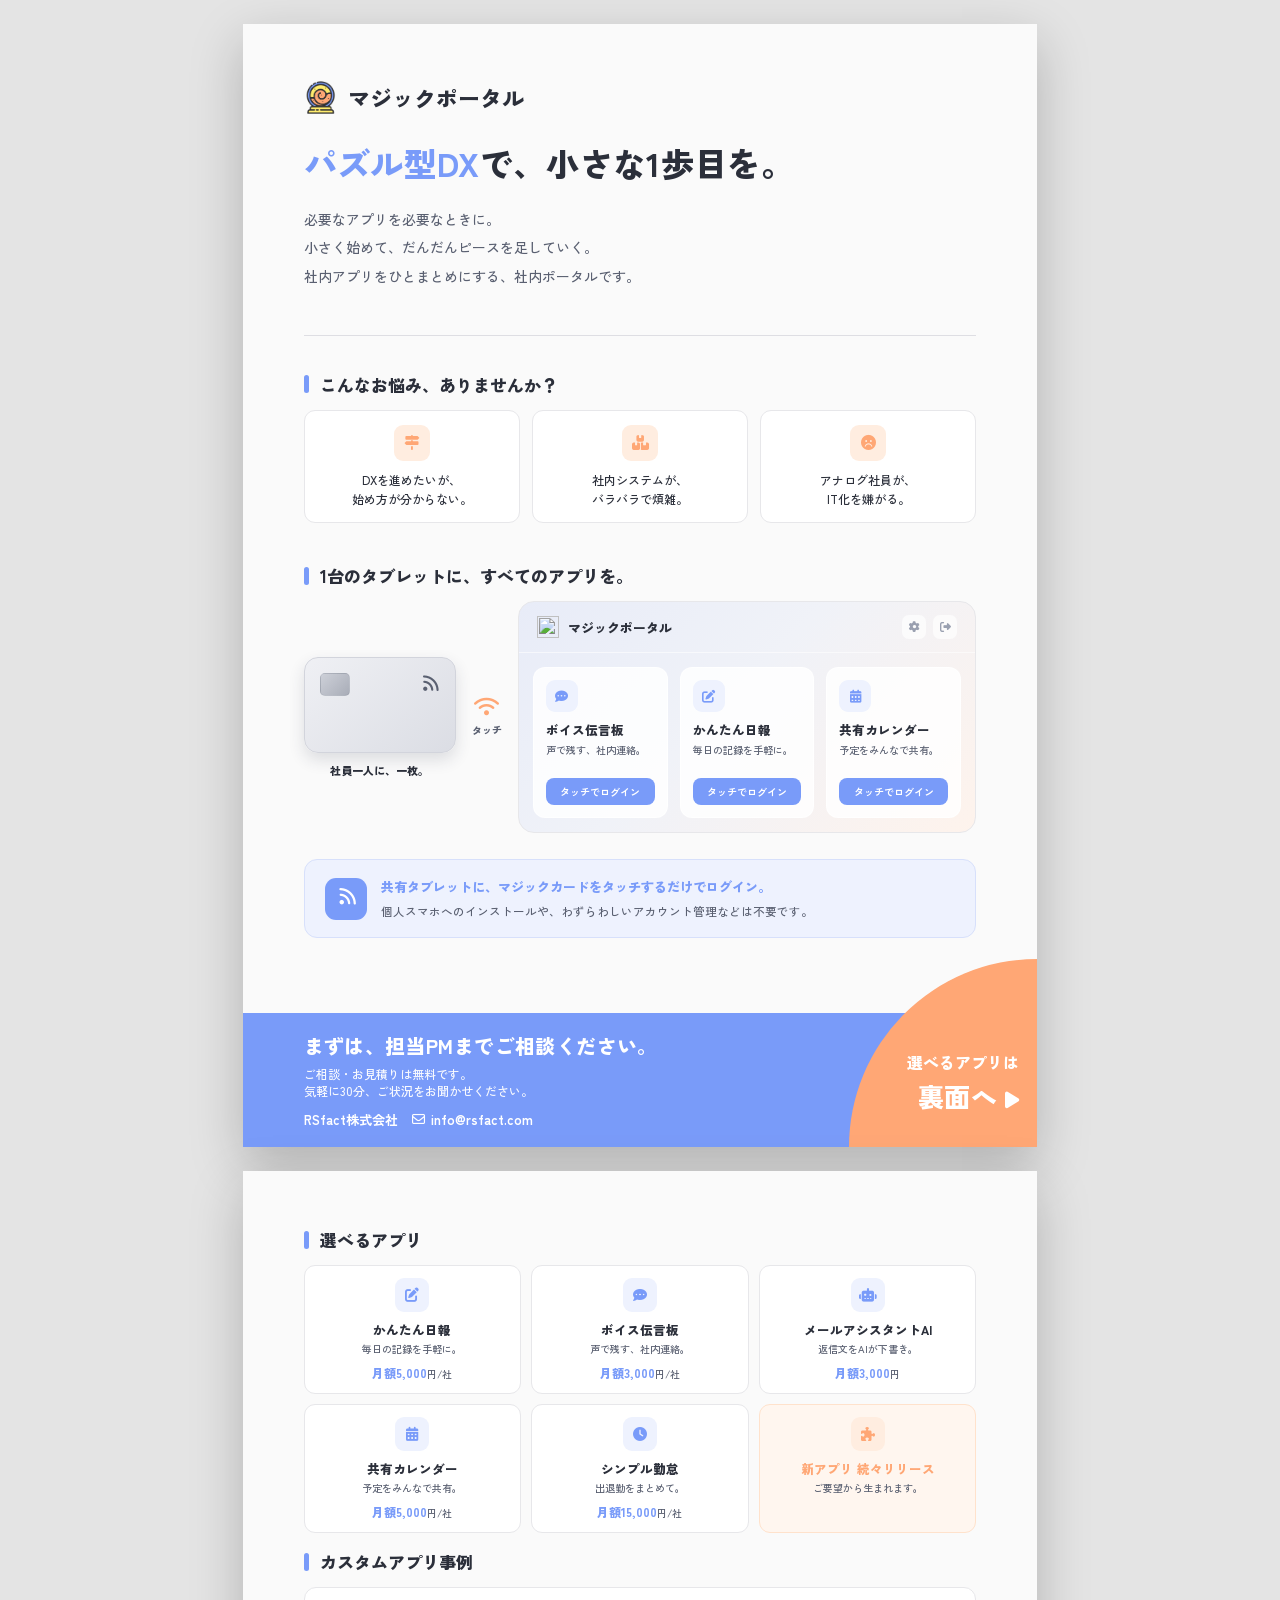
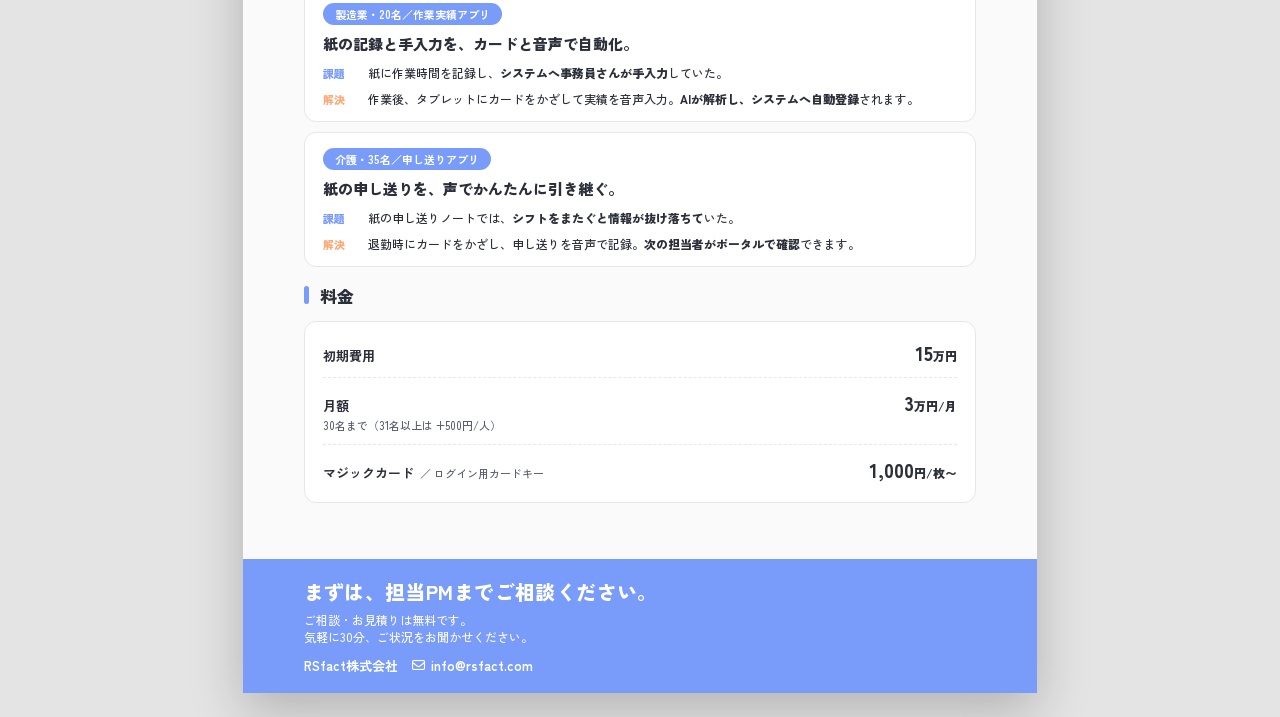
==== sales/flyer/index.html @ 4292cc04 "feat: チラシ" ====
<!DOCTYPE html>
<!--
# チラシ制作ガイドライン v1.0.0

## 姿勢
* 指示にないものを足さない。指示されたものを引かない。迷ったら、短く返して確認する。
* 指示にない要素やコピーを追加しない。
* 不確実な箇所、補完した箇所、削った箇所は明示する。

## 言葉
* 指定がなければ、日本語のみで組む。FEATURE、ABOUT、、PRICINGのような英文小見出しを勝手に添えない。意味がなく、可読性を落とす工夫は、害悪である。
* 助詞・副詞の余計な追加と重複をしない。

## デザイン
* プロのデザイナーが手がけた印象を目指す。信頼性は高く、無駄はない。
* 余白を広く、階層は書体のサイズと太さで作る。
* カードの上辺カラーバー、グロー、装飾的シャドウ、汎用的グラデーション、英文の飾り見出しなど、AI が手癖で出しがちな表現を避ける。
* 印刷物として違和感のない仕上げにする（背景色は print-color-adjust: exact）。
* キャラクター・人物イラストは原則使わない。

## 出力
* A4 両面、1 つの HTML に 1~2 枚の sheet を入れて印刷前提で組む。

## バージョン管理
* チラシのタイトルは「名称_vX.X.X」の形式で Semantic Versioning に従う。構成変更で major、内容追加・変更で minor、文言や微調整で patch を上げる。
* このガイドライン自体も Semantic Versioning で管理し、同じ bump ルールに従う。
* ガイドライン自体のバージョンと、チラシ本体のバージョンは無関係である。
-->
<html lang="ja">
<head>
<meta charset="UTF-8">
<meta name="viewport" content="width=device-width, initial-scale=1.0">
<title>マジックポータル_チラシ_v1.0.0</title>
<link rel="stylesheet" href="https://cdnjs.cloudflare.com/ajax/libs/font-awesome/6.5.2/css/all.min.css">
<link rel="preconnect" href="https://fonts.googleapis.com">
<link rel="preconnect" href="https://fonts.gstatic.com" crossorigin>
<link href="https://fonts.googleapis.com/css2?family=Zen+Kaku+Gothic+New:wght@400;500;700;900&display=swap" rel="stylesheet">
<style>
  :root{
    --color-primary:#799BF9;
    --color-accent:#FFA775;
    --bg:#FAFAFA;
    --ink:#2B2F3A;
    --ink-soft:#5A6071;
    --line:#E7E7EA;
  }
  *{margin:0;padding:0;box-sizing:border-box;}
  html,body{background:#E4E4E4;}
  @page{ size:A4; margin:0; }
  body{
    font-family:"Zen Kaku Gothic New",sans-serif;color:var(--ink);font-weight:500;
    display:flex;flex-direction:column;align-items:center;gap:24px;
    padding:24px;-webkit-font-smoothing:antialiased;
    -webkit-print-color-adjust:exact;print-color-adjust:exact;
  }
  .sheet{
    position:relative;width:210mm;height:297mm;background:var(--bg);
    overflow:hidden;box-shadow:0 18px 50px rgba(0,0,0,.22);
    padding:14mm 16mm 0;display:flex;flex-direction:column;
  }

  .sec-h{font-size:17px;font-weight:900;margin-bottom:13px;display:flex;align-items:center;gap:11px;}
  .sec-h::before{content:"";width:5px;height:18px;border-radius:3px;background:var(--color-primary);}

  /* ===== hero ===== */
  .hero{margin-top:4px;}
  .title-row{display:flex;align-items:center;gap:11px;}
  .title-row .logo{height:33px;width:auto;object-fit:contain;flex-shrink:0;display:block;}
  .title-row h1{font-size:22px;font-weight:900;line-height:1;}
  .catch{margin-top:26px;}
  .catch .copy{font-size:33px;font-weight:900;line-height:1.42;letter-spacing:.01em;}
  .catch .copy .hl{color:var(--color-primary);}
  .catch .lead{margin-top:18px;font-size:14px;color:var(--ink-soft);font-weight:500;line-height:2.05;}

  .divider{height:1px;background:#DEDEE3;margin:44px 0 36px;}

  /* ===== worries ===== */
  .worries{margin-top:0;}
  .grid3{display:grid;grid-template-columns:repeat(3,1fr);gap:12px;}
  .worry{background:#fff;border:1px solid var(--line);border-radius:11px;padding:14px;text-align:center;}
  .worry .ic{width:36px;height:36px;border-radius:9px;display:grid;place-items:center;margin:0 auto 9px;
    background:#FFEDE0;color:var(--color-accent);font-size:15px;}
  .worry p{font-size:12px;line-height:1.6;font-weight:500;}

  /* ===== mock (実画面イメージ) ===== */
  .mock-wrap{margin-top:40px;}
  .mock-row{display:flex;align-items:center;gap:16px;}
  .keycard{flex-shrink:0;width:152px;}
  .card-face{aspect-ratio:1.586;border-radius:14px;padding:15px;color:var(--ink-soft);
    background:linear-gradient(140deg,#EFF0F4 0%,#DBDDE4 100%);border:1px solid #D2D4DC;
    display:flex;flex-direction:column;justify-content:space-between;
    box-shadow:0 7px 16px rgba(45,51,72,.14);}
  .card-face .cf-top{display:flex;align-items:center;justify-content:space-between;}
  .card-face .chip{width:30px;height:23px;border-radius:5px;
    background:linear-gradient(135deg,#CDD0D8,#A9ADB8);border:1px solid rgba(45,51,72,.08);}
  .card-face .cf-top i{font-size:17px;transform:rotate(45deg);}
  .card-face .cf-bot{display:flex;align-items:flex-end;}
  .card-face .cf-bot img{height:25px;width:auto;object-fit:contain;}
  .keycard .kc-cap{text-align:center;font-size:11px;font-weight:900;margin-top:9px;}
  .touch{flex-shrink:0;display:flex;flex-direction:column;align-items:center;gap:5px;
    color:var(--color-accent);}
  .touch i{font-size:20px;}
  .touch span{font-size:10px;font-weight:900;color:var(--ink-soft);}
  .mock{flex:1;border:1px solid var(--line);border-radius:16px;overflow:hidden;
    background:linear-gradient(135deg,#E8ECF8 0%,#F0F2F8 45%,#FEF3EC 100%);}
  .mock-bar{display:flex;align-items:center;justify-content:space-between;
    padding:13px 18px;border-bottom:1px solid rgba(255,255,255,.6);}
  .mock-bar .brand{display:flex;align-items:center;gap:9px;font-size:13px;font-weight:900;}
  .mock-bar .brand img{width:22px;height:22px;object-fit:contain;}
  .mock-bar .acts{display:flex;gap:7px;color:#9AA0B0;font-size:11px;}
  .mock-bar .acts span{width:24px;height:24px;border-radius:7px;background:rgba(255,255,255,.7);
    display:grid;place-items:center;}
  .mock-grid{display:grid;grid-template-columns:repeat(3,1fr);gap:12px;padding:14px;}
  .mcard{background:rgba(255,255,255,.82);border:1px solid rgba(255,255,255,.7);
    border-radius:12px;padding:12px;display:flex;flex-direction:column;}
  .mcard .ico{width:32px;height:32px;border-radius:9px;display:grid;place-items:center;
    background:#EEF2FE;color:var(--color-primary);font-size:13px;margin-bottom:8px;}
  .mcard .nm{font-size:12.5px;font-weight:900;}
  .mcard .ds{font-size:10px;color:var(--ink-soft);line-height:1.5;margin-top:3px;min-height:26px;}
  .mcard .go{margin-top:10px;text-align:center;font-size:10px;font-weight:700;color:#fff;
    background:var(--color-primary);border-radius:8px;padding:6px 0;white-space:nowrap;}
  .mock-note{margin-top:26px;display:flex;align-items:center;gap:14px;
    background:#EEF2FE;border:1px solid #D7E0FB;border-radius:13px;padding:16px 20px;}
  .mock-note .ic{width:42px;height:42px;border-radius:11px;flex-shrink:0;display:grid;place-items:center;
    background:var(--color-primary);color:#fff;font-size:18px;}
  .mock-note .ic i{transform:rotate(45deg);}
  .mock-note p{font-size:13px;line-height:1.75;font-weight:700;}
  .mock-note p .hl{color:var(--color-primary);font-weight:900;}
  .mock-note p small{display:block;font-size:11.5px;color:var(--ink-soft);font-weight:500;margin-top:2px;}

  /* CTA footer */
  .cta{margin-top:auto;margin-left:-16mm;margin-right:-16mm;
    background:var(--color-primary);color:#fff;padding:18px 16mm;}
  .cta h4{font-size:20px;font-weight:900;letter-spacing:.02em;}
  .cta .lead-p{font-size:12px;margin-top:5px;opacity:.95;}
  .cta .contact{font-size:13px;font-weight:700;margin-top:11px;display:flex;align-items:center;}
  .cta .contact i{margin:0 6px 0 14px;font-weight:400;}

  /* quarter-circle 裏面誘導 */
  .flip{position:absolute;right:0;bottom:0;width:188px;height:188px;
    background:var(--color-accent);border-top-left-radius:100%;}
  .flip .inner{position:absolute;right:18px;bottom:34px;text-align:right;color:#fff;}
  .flip .inner .l1,.flip .inner .l2{display:block;white-space:nowrap;font-weight:900;}
  .flip .inner .l1{font-size:16px;line-height:1.4;}
  .flip .inner .l2{line-height:1.3;margin-top:5px;}
  .flip .inner .big{font-size:26px;letter-spacing:.01em;}
  .flip .inner .l2 i{margin-left:8px;font-size:19px;}

  /* ===== back: official apps ===== */
  .off-grid{display:grid;grid-template-columns:repeat(3,1fr);gap:10px;margin-top:6px;}
  .oapp{background:#fff;border:1px solid var(--line);border-radius:11px;padding:12px;text-align:center;}
  .oapp .ic{width:34px;height:34px;border-radius:9px;display:grid;place-items:center;margin:0 auto 8px;
    background:#EEF2FE;color:var(--color-primary);font-size:14px;}
  .oapp .nm{font-size:12.5px;font-weight:900;}
  .oapp .ds{font-size:10px;color:var(--ink-soft);margin-top:3px;line-height:1.4;}
  .oapp .pr{margin-top:8px;font-size:12px;font-weight:900;color:var(--color-primary);}
  .oapp .pr small{font-weight:500;color:var(--ink-soft);font-size:10px;}
  .oapp.soon{background:#F4F4F6;border-style:dashed;}
  .oapp.soon .ic{background:#E7E7EA;color:#A9ADB8;}
  .oapp.soon .nm,.oapp.soon .ds{color:#A9ADB8;}
  .oapp.more{background:#FFF6EF;border-color:#FFE2CC;}
  .oapp.more .ic{background:#FFEDE0;color:var(--color-accent);}
  .oapp.more .nm{color:var(--color-accent);}

  /* back: custom cases */
  .cases{display:flex;flex-direction:column;gap:10px;margin-top:6px;}
  .case{background:#fff;border:1px solid var(--line);border-radius:12px;padding:12px 18px;}
  .case .chip{display:inline-block;font-size:11px;font-weight:700;color:#fff;background:var(--color-primary);
    padding:3px 12px;border-radius:20px;margin-bottom:8px;}
  .case h3{font-size:15px;font-weight:900;margin-bottom:9px;}
  .case .row{display:flex;gap:11px;margin-bottom:6px;}
  .case .row:last-child{margin-bottom:0;}
  .case .row .t{flex-shrink:0;width:34px;font-size:11px;font-weight:900;color:var(--color-primary);padding-top:2px;}
  .case .row.eff .t{color:var(--color-accent);}
  .case .row p{font-size:12px;line-height:1.65;color:var(--ink);}
  .case .row p b{font-weight:900;}

  /* price */
  .sim{background:#fff;border:1px solid var(--line);border-radius:12px;padding:6px 18px 8px;margin-top:6px;}
  .sim-row{display:flex;justify-content:space-between;align-items:baseline;gap:14px;
    padding:11px 0;border-top:1px dashed var(--line);}
  .sim-row:first-child{border-top:none;}
  .sim-row .l{font-size:13px;font-weight:700;}
  .sim-row .l small{display:block;font-weight:500;color:var(--ink-soft);font-size:11px;margin-top:2px;}
  .sim-row .l small.inline{display:inline;margin:0 0 0 6px;}
  .sim-row .p{font-size:19px;font-weight:900;white-space:nowrap;color:var(--ink);}
  .sim-row .p small{font-size:12px;}

  @media print{
    html,body{background:#fff;}
    body{padding:0;gap:0;}
    .sheet{box-shadow:none;}
    .sheet.front{page-break-after:always;}
  }
</style>
</head>
<body>

  <!-- ============ FRONT ============ -->
  <div class="sheet front">
    <section class="hero">
      <div class="title-row">
        <img class="logo" src="../logo.png" alt="マジックポータル">
        <h1>マジックポータル</h1>
      </div>
      <div class="catch">
        <p class="copy"><span class="hl">パズル型DX</span>で、小さな1歩目を。</p>
        <p class="lead">必要なアプリを必要なときに。<br>小さく始めて、だんだんピースを足していく。<br>社内アプリをひとまとめにする、社内ポータルです。</p>
      </div>
    </section>

    <div class="divider"></div>

    <section class="worries">
      <h2 class="sec-h">こんなお悩み、ありませんか？</h2>
      <div class="grid3">
        <div class="worry">
          <div class="ic"><i class="fa-solid fa-signs-post"></i></div>
          <p>DXを進めたいが、<br>始め方が分からない。</p>
        </div>
        <div class="worry">
          <div class="ic"><i class="fa-solid fa-boxes-stacked"></i></div>
          <p>社内システムが、<br>バラバラで煩雑。</p>
        </div>
        <div class="worry">
          <div class="ic"><i class="fa-solid fa-face-frown"></i></div>
          <p>アナログ社員が、<br>IT化を嫌がる。</p>
        </div>
      </div>
    </section>

    <section class="mock-wrap">
      <h2 class="sec-h">1台のタブレットに、すべてのアプリを。</h2>
      <div class="mock-row">
        <div class="keycard">
          <div class="card-face">
            <div class="cf-top"><span class="chip"></span><i class="fa-solid fa-wifi"></i></div>
            <div class="cf-bot"><img src="./logo.png" alt=""></div>
          </div>
          <div class="kc-cap">社員一人に、一枚。</div>
        </div>
        <div class="touch"><i class="fa-solid fa-wifi"></i><span>タッチ</span></div>
        <div class="mock">
          <div class="mock-bar">
            <div class="brand"><img src="./logo.png" alt="">マジックポータル</div>
            <div class="acts"><span><i class="fa-solid fa-gear"></i></span><span><i class="fa-solid fa-right-from-bracket"></i></span></div>
          </div>
          <div class="mock-grid">
            <div class="mcard">
              <div class="ico"><i class="fa-solid fa-comment-dots"></i></div>
              <div class="nm">ボイス伝言板</div>
              <div class="ds">声で残す、社内連絡。</div>
              <div class="go">タッチでログイン</div>
            </div>
            <div class="mcard">
              <div class="ico"><i class="fa-solid fa-pen-to-square"></i></div>
              <div class="nm">かんたん日報</div>
              <div class="ds">毎日の記録を手軽に。</div>
              <div class="go">タッチでログイン</div>
            </div>
            <div class="mcard">
              <div class="ico"><i class="fa-solid fa-calendar-days"></i></div>
              <div class="nm">共有カレンダー</div>
              <div class="ds">予定をみんなで共有。</div>
              <div class="go">タッチでログイン</div>
            </div>
          </div>
        </div>
      </div>
      <div class="mock-note">
        <div class="ic"><i class="fa-solid fa-wifi"></i></div>
        <p><span class="hl">共有タブレットに、マジックカードをタッチするだけでログイン。</span><small>個人スマホへのインストールや、わずらわしいアカウント管理などは不要です。</small></p>
      </div>
    </section>

    <footer class="cta">
      <h4>まずは、担当PMまでご相談ください。</h4>
      <p class="lead-p">ご相談・お見積りは無料です。<br>気軽に30分、ご状況をお聞かせください。</p>
      <p class="contact"><span>RSfact株式会社</span><i class="fa-regular fa-envelope"></i><span>info@rsfact.com</span></p>
    </footer>

    <div class="flip">
      <div class="inner">
        <span class="l1">選べるアプリは</span>
        <span class="l2"><span class="big">裏面へ</span><i class="fa-solid fa-play"></i></span>
      </div>
    </div>
  </div>

  <!-- ============ BACK ============ -->
  <div class="sheet back">
    <section class="official">
      <h2 class="sec-h" style="margin-top:4px;">選べるアプリ</h2>
      <div class="off-grid">
        <div class="oapp">
          <div class="ic"><i class="fa-solid fa-pen-to-square"></i></div>
          <div class="nm">かんたん日報</div>
          <div class="ds">毎日の記録を手軽に。</div>
          <div class="pr">月額5,000<small>円/社</small></div>
        </div>
        <div class="oapp">
          <div class="ic"><i class="fa-solid fa-comment-dots"></i></div>
          <div class="nm">ボイス伝言板</div>
          <div class="ds">声で残す、社内連絡。</div>
          <div class="pr">月額3,000<small>円/社</small></div>
        </div>
        <div class="oapp">
          <div class="ic"><i class="fa-solid fa-robot"></i></div>
          <div class="nm">メールアシスタントAI</div>
          <div class="ds">返信文をAIが下書き。</div>
          <div class="pr">月額3,000<small>円</small></div>
        </div>
        <div class="oapp">
          <div class="ic"><i class="fa-solid fa-calendar-days"></i></div>
          <div class="nm">共有カレンダー</div>
          <div class="ds">予定をみんなで共有。</div>
          <div class="pr">月額5,000<small>円/社</small></div>
        </div>
        <div class="oapp">
          <div class="ic"><i class="fa-solid fa-clock"></i></div>
          <div class="nm">シンプル勤怠</div>
          <div class="ds">出退勤をまとめて。</div>
          <div class="pr">月額15,000<small>円/社</small></div>
        </div>
        <div class="oapp more">
          <div class="ic"><i class="fa-solid fa-puzzle-piece"></i></div>
          <div class="nm">新アプリ 続々リリース</div>
          <div class="ds">ご要望から生まれます。</div>
        </div>
      </div>
    </section>

    <section class="custom">
      <h2 class="sec-h" style="margin-top:16px;">カスタムアプリ事例</h2>
      <div class="cases">
        <div class="case">
          <span class="chip">製造業・20名／作業実績アプリ</span>
          <h3>紙の記録と手入力を、カードと音声で自動化。</h3>
          <div class="row"><span class="t">課題</span><p>紙に作業時間を記録し、<b>システムへ事務員さんが手入力</b>していた。</p></div>
          <div class="row eff"><span class="t">解決</span><p>作業後、タブレットにカードをかざして実績を音声入力。<b>AIが解析し、システムへ自動登録</b>されます。</p></div>
        </div>
        <div class="case">
          <span class="chip">介護・35名／申し送りアプリ</span>
          <h3>紙の申し送りを、声でかんたんに引き継ぐ。</h3>
          <div class="row"><span class="t">課題</span><p>紙の申し送りノートでは、<b>シフトをまたぐと情報が抜け落ちて</b>いた。</p></div>
          <div class="row eff"><span class="t">解決</span><p>退勤時にカードをかざし、申し送りを音声で記録。<b>次の担当者がポータルで確認</b>できます。</p></div>
        </div>
      </div>
    </section>

    <section class="price">
      <h2 class="sec-h" style="margin-top:16px;">料金</h2>
      <div class="sim">
        <div class="sim-row"><div class="l">初期費用</div><div class="p">15<small>万円</small></div></div>
        <div class="sim-row"><div class="l">月額<small>30名まで（31名以上は +500円/人）</small></div><div class="p">3<small>万円/月</small></div></div>
        <div class="sim-row"><div class="l">マジックカード<small class="inline">／ ログイン用カードキー</small></div><div class="p">1,000<small>円/枚〜</small></div></div>
      </div>
    </section>

    <footer class="cta">
      <h4>まずは、担当PMまでご相談ください。</h4>
      <p class="lead-p">ご相談・お見積りは無料です。<br>気軽に30分、ご状況をお聞かせください。</p>
      <p class="contact"><span>RSfact株式会社</span><i class="fa-regular fa-envelope"></i><span>info@rsfact.com</span></p>
    </footer>
  </div>

</body>
</html>
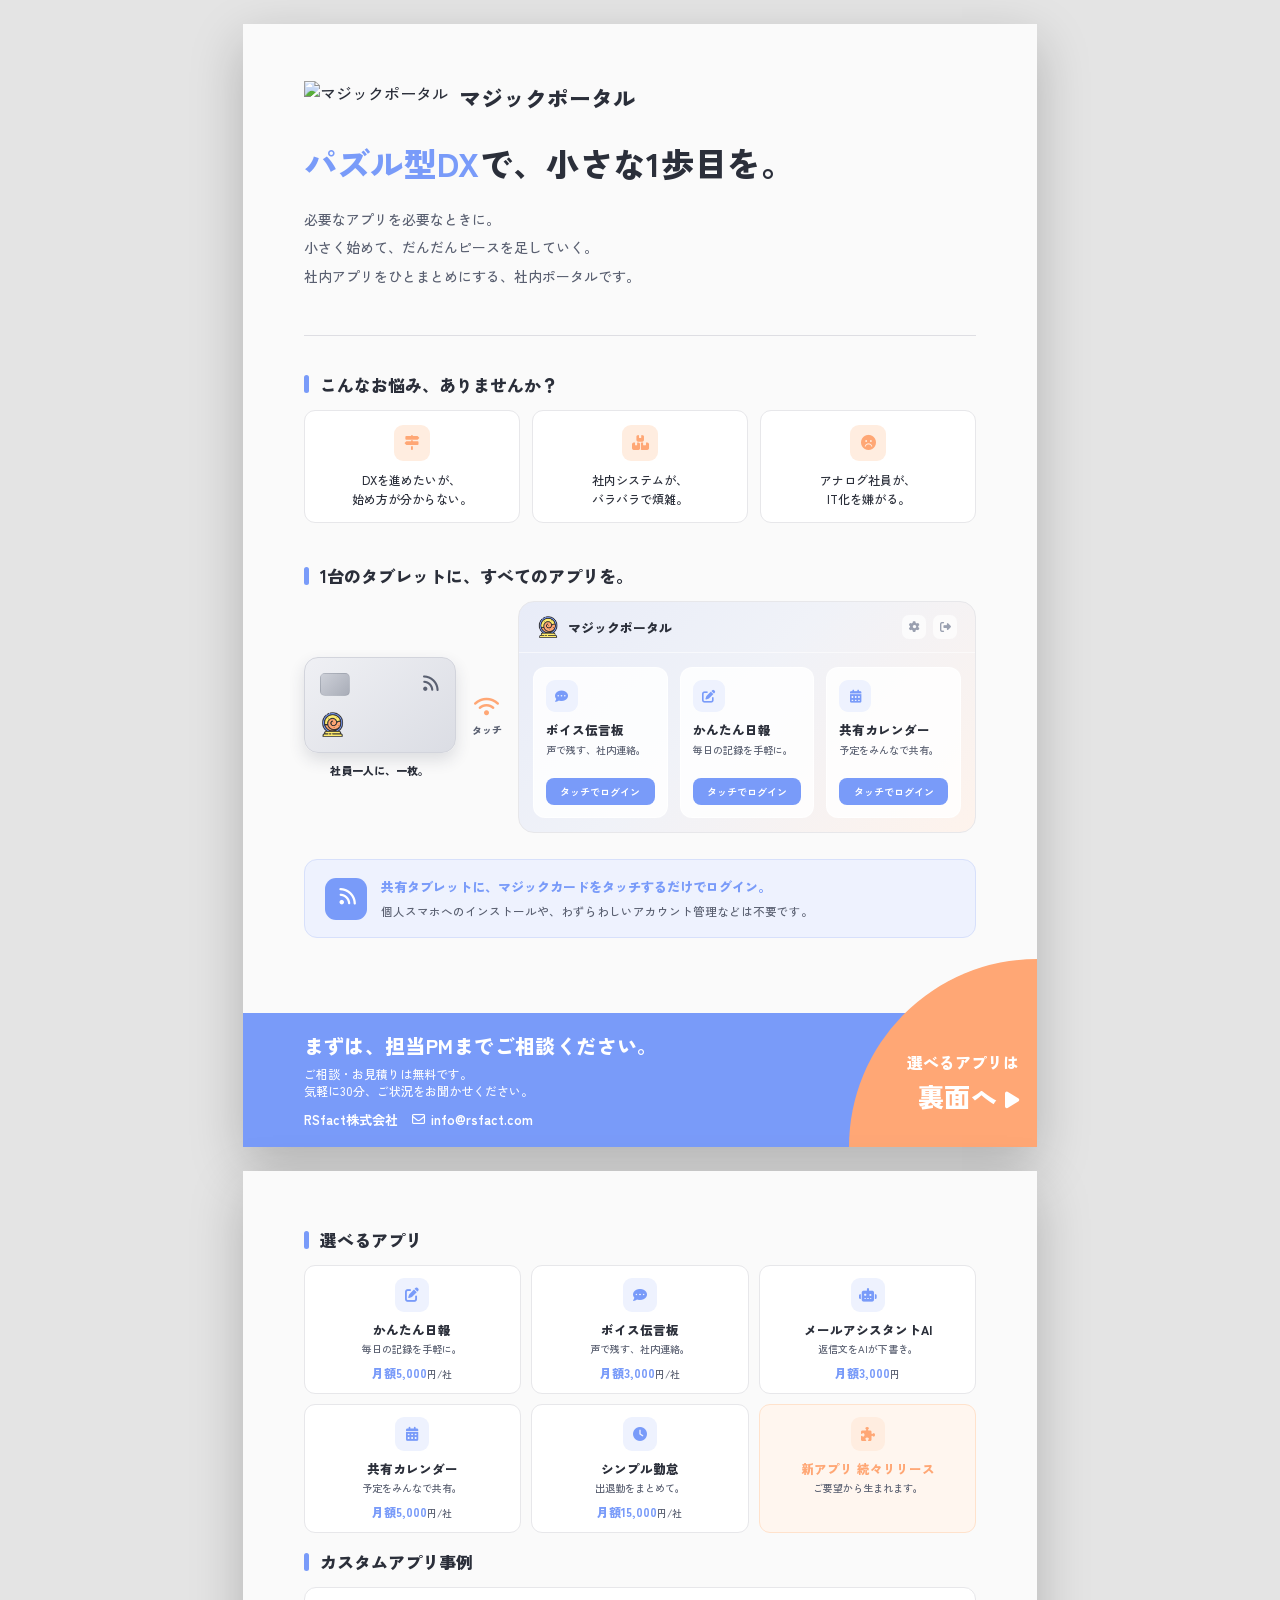
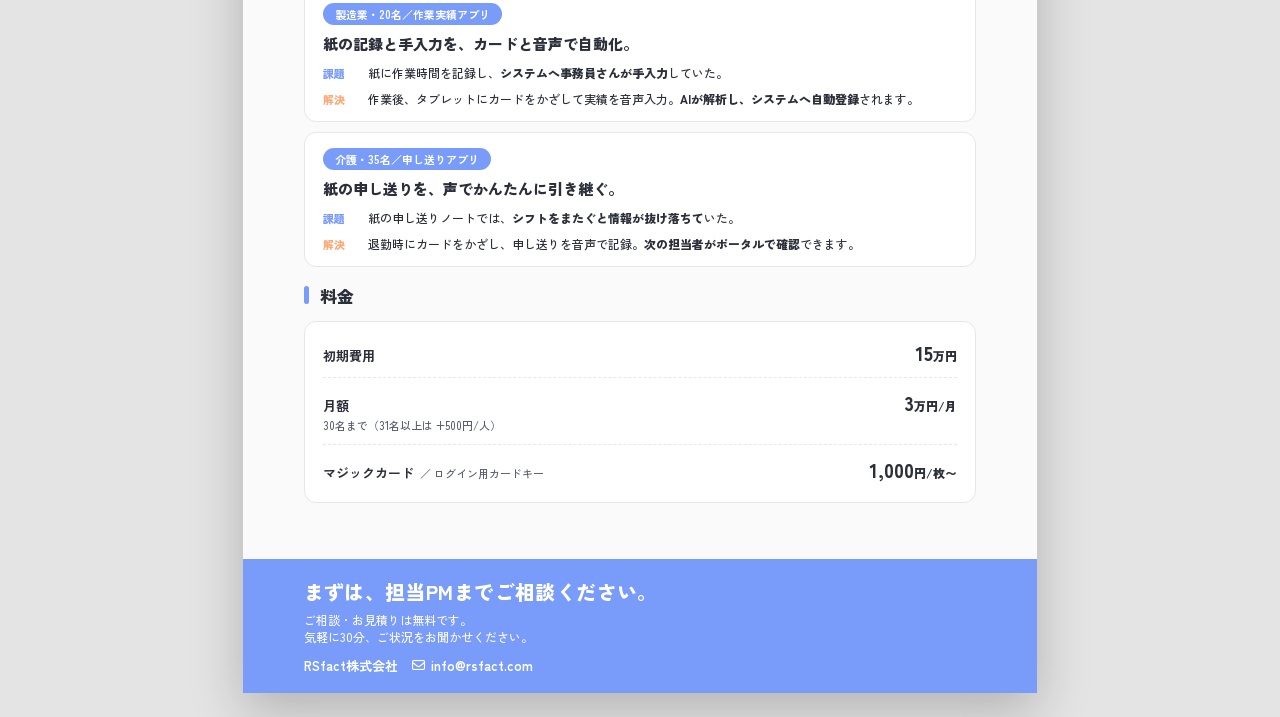
==== commit 4b2cf4b6: "fix: logo link" ====
--- a/sales/flyer/index.html
+++ b/sales/flyer/index.html
@@ -200,7 +200,7 @@
   <div class="sheet front">
     <section class="hero">
       <div class="title-row">
-        <img class="logo" src="../logo.png" alt="マジックポータル">
+        <img class="logo" src=".../logo.png" alt="マジックポータル">
         <h1>マジックポータル</h1>
       </div>
       <div class="catch">
@@ -235,14 +235,14 @@
         <div class="keycard">
           <div class="card-face">
             <div class="cf-top"><span class="chip"></span><i class="fa-solid fa-wifi"></i></div>
-            <div class="cf-bot"><img src="./logo.png" alt=""></div>
+            <div class="cf-bot"><img src="../logo.png" alt=""></div>
           </div>
           <div class="kc-cap">社員一人に、一枚。</div>
         </div>
         <div class="touch"><i class="fa-solid fa-wifi"></i><span>タッチ</span></div>
         <div class="mock">
           <div class="mock-bar">
-            <div class="brand"><img src="./logo.png" alt="">マジックポータル</div>
+            <div class="brand"><img src="../logo.png" alt="">マジックポータル</div>
             <div class="acts"><span><i class="fa-solid fa-gear"></i></span><span><i class="fa-solid fa-right-from-bracket"></i></span></div>
           </div>
           <div class="mock-grid">
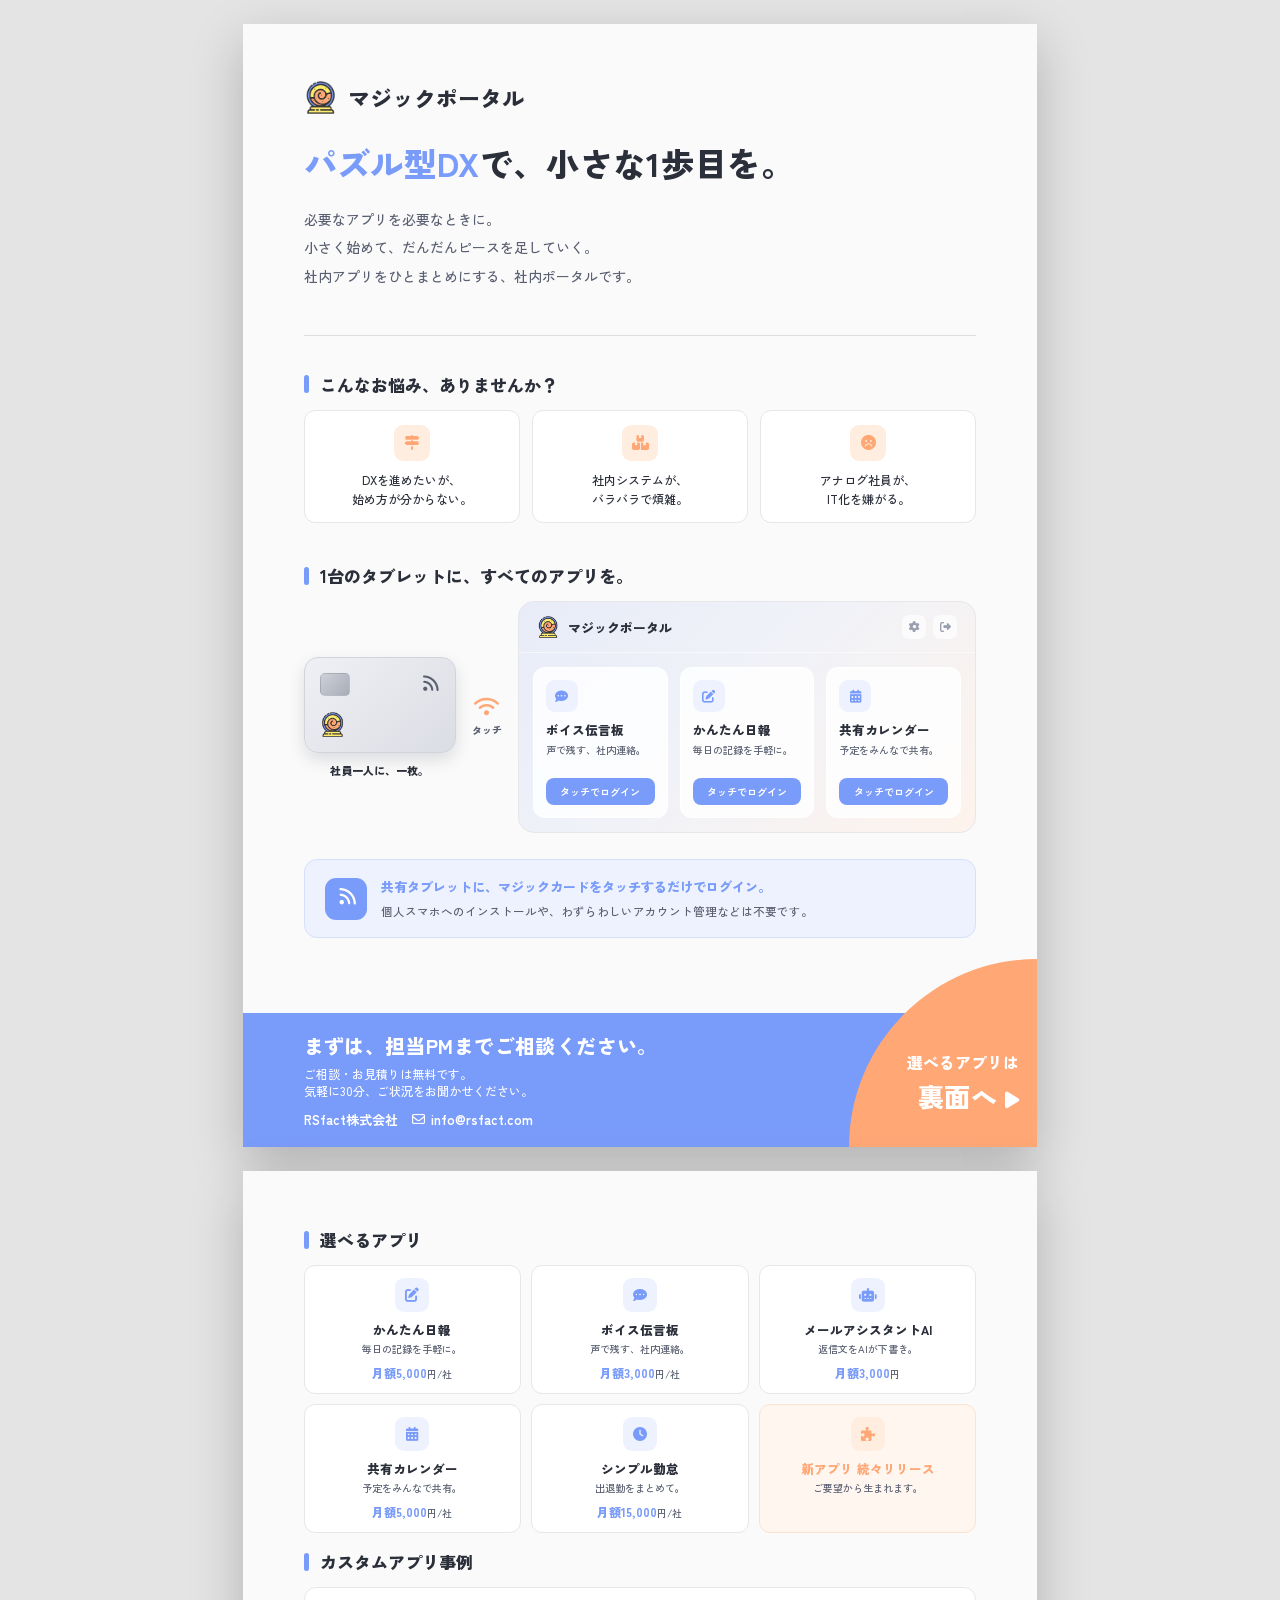
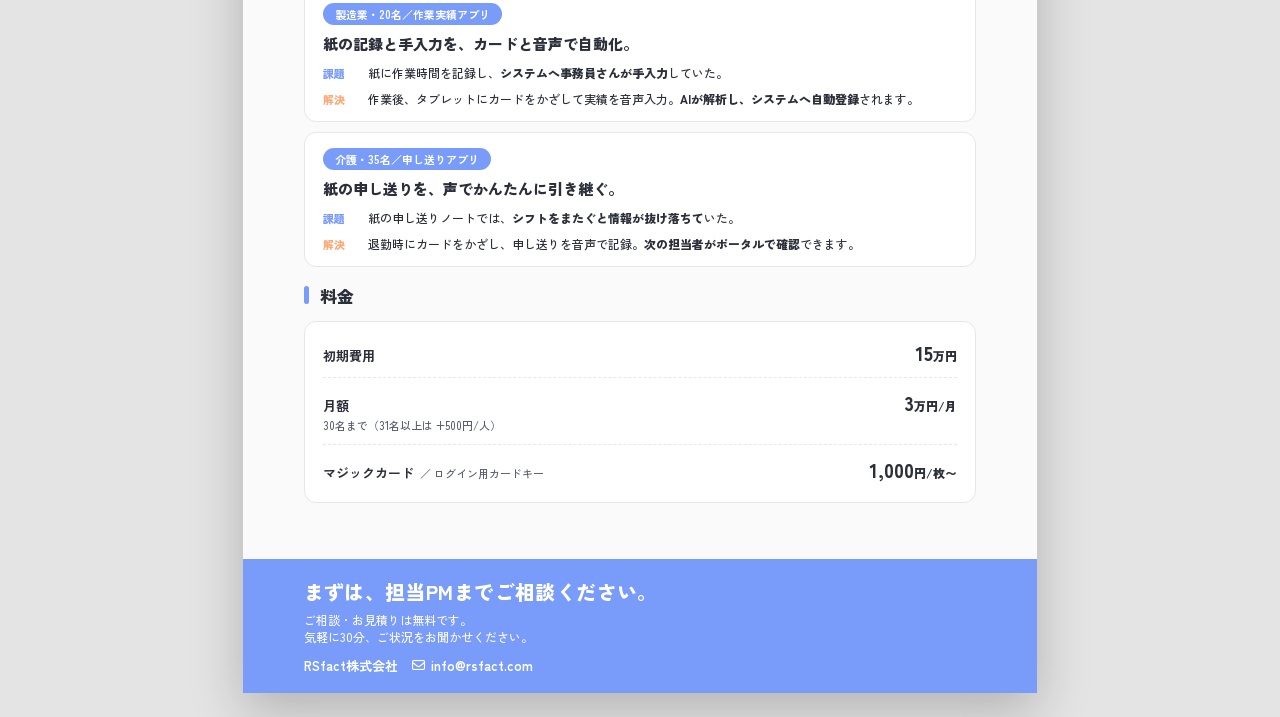
==== commit 819d9552: "fix: logo link" ====
--- a/sales/flyer/index.html
+++ b/sales/flyer/index.html
@@ -200,7 +200,7 @@
   <div class="sheet front">
     <section class="hero">
       <div class="title-row">
-        <img class="logo" src=".../logo.png" alt="マジックポータル">
+        <img class="logo" src="../logo.png" alt="マジックポータル">
         <h1>マジックポータル</h1>
       </div>
       <div class="catch">
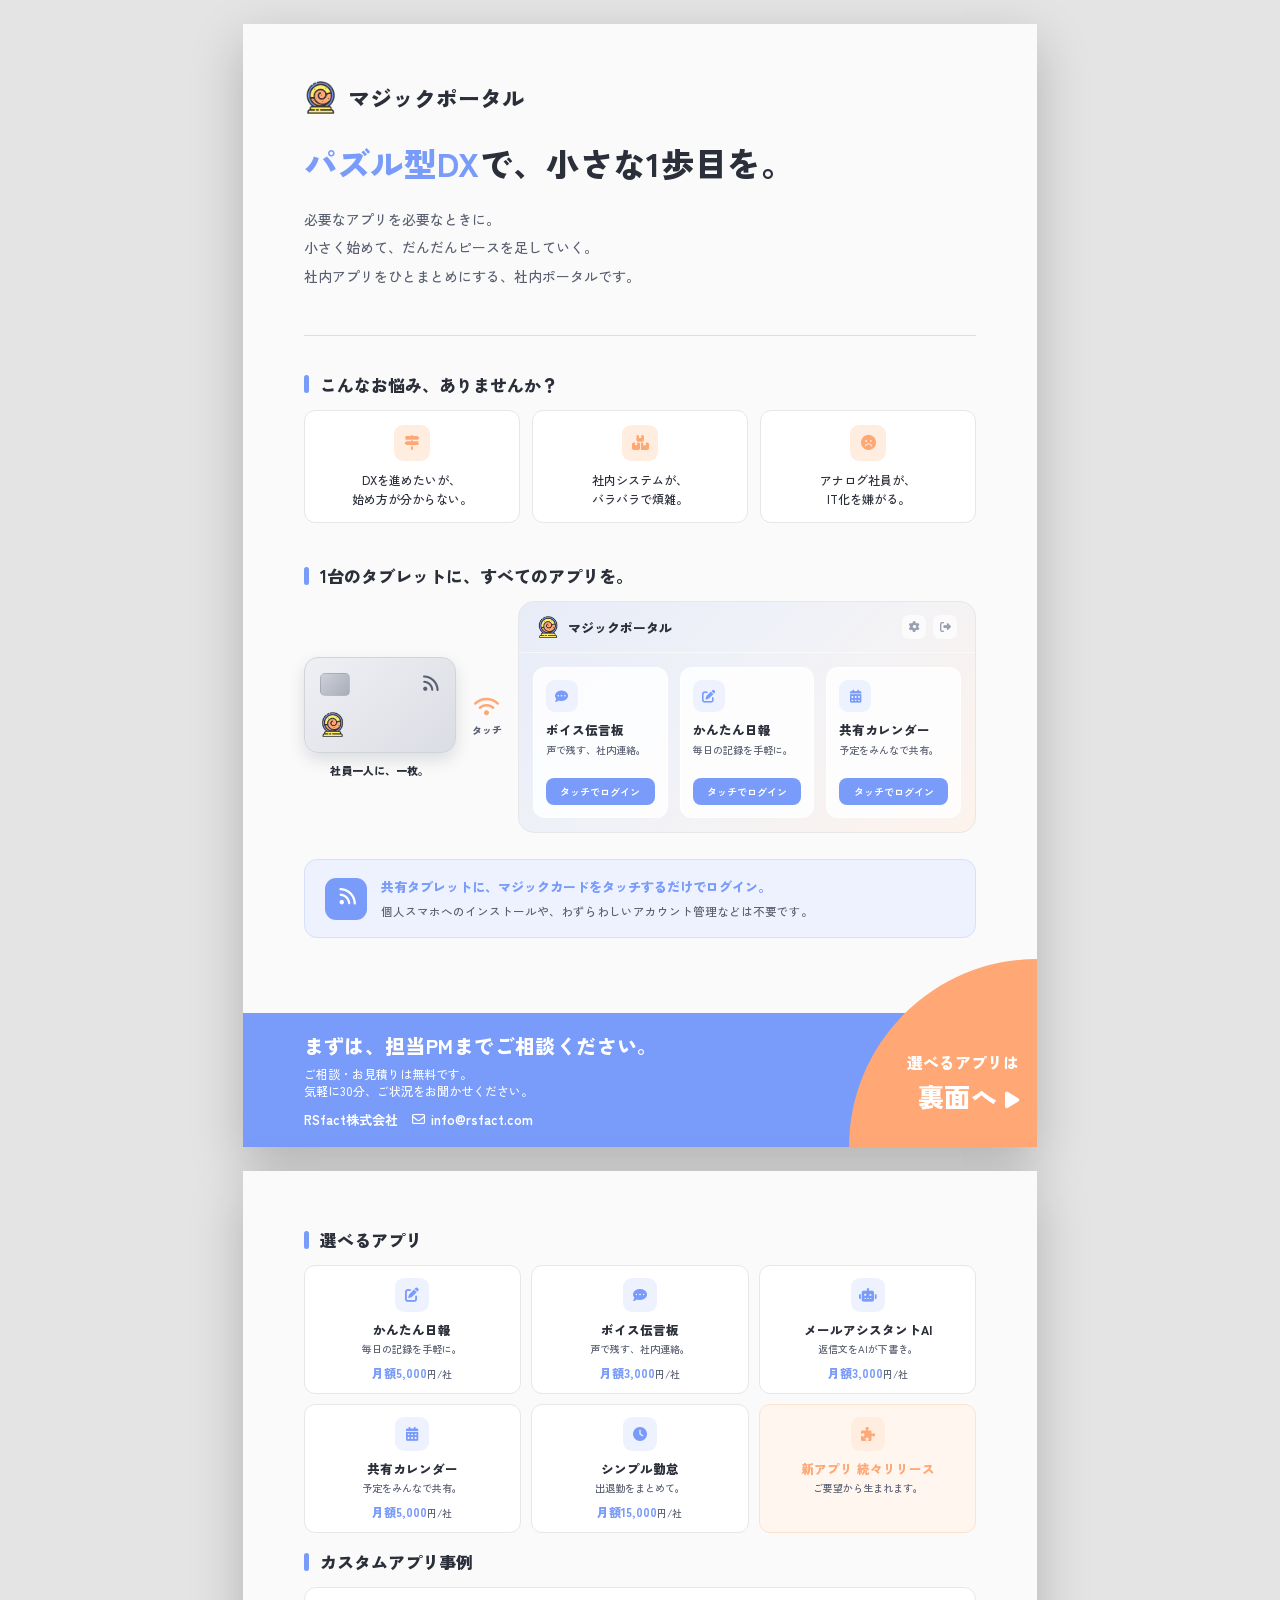
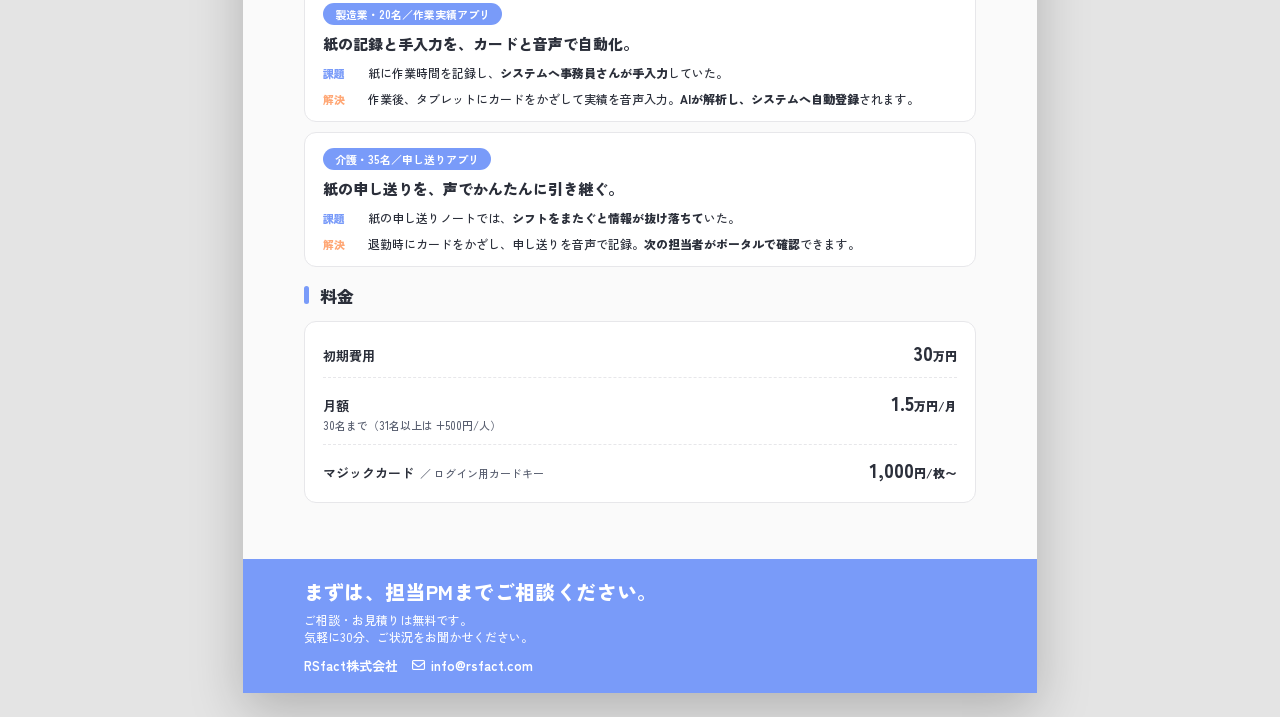
==== commit 8ae3b35d: "feat: 営業スライドとチラシの料金更新 Co-Authored-By: Claude Opus 5.5 <noreply@anthropic.com>" ====
--- a/sales/flyer/index.html
+++ b/sales/flyer/index.html
@@ -30,7 +30,7 @@
 <head>
 <meta charset="UTF-8">
 <meta name="viewport" content="width=device-width, initial-scale=1.0">
-<title>マジックポータル_チラシ_v1.0.0</title>
+<title>マジックポータル_チラシ_v1.1.0</title>
 <link rel="stylesheet" href="https://cdnjs.cloudflare.com/ajax/libs/font-awesome/6.5.2/css/all.min.css">
 <link rel="preconnect" href="https://fonts.googleapis.com">
 <link rel="preconnect" href="https://fonts.gstatic.com" crossorigin>
@@ -308,7 +308,7 @@
           <div class="ic"><i class="fa-solid fa-robot"></i></div>
           <div class="nm">メールアシスタントAI</div>
           <div class="ds">返信文をAIが下書き。</div>
-          <div class="pr">月額3,000<small>円</small></div>
+          <div class="pr">月額3,000<small>円/社</small></div>
         </div>
         <div class="oapp">
           <div class="ic"><i class="fa-solid fa-calendar-days"></i></div>
@@ -351,8 +351,8 @@
     <section class="price">
       <h2 class="sec-h" style="margin-top:16px;">料金</h2>
       <div class="sim">
-        <div class="sim-row"><div class="l">初期費用</div><div class="p">15<small>万円</small></div></div>
-        <div class="sim-row"><div class="l">月額<small>30名まで（31名以上は +500円/人）</small></div><div class="p">3<small>万円/月</small></div></div>
+        <div class="sim-row"><div class="l">初期費用</div><div class="p">30<small>万円</small></div></div>
+        <div class="sim-row"><div class="l">月額<small>30名まで（31名以上は +500円/人）</small></div><div class="p">1.5<small>万円/月</small></div></div>
         <div class="sim-row"><div class="l">マジックカード<small class="inline">／ ログイン用カードキー</small></div><div class="p">1,000<small>円/枚〜</small></div></div>
       </div>
     </section>
